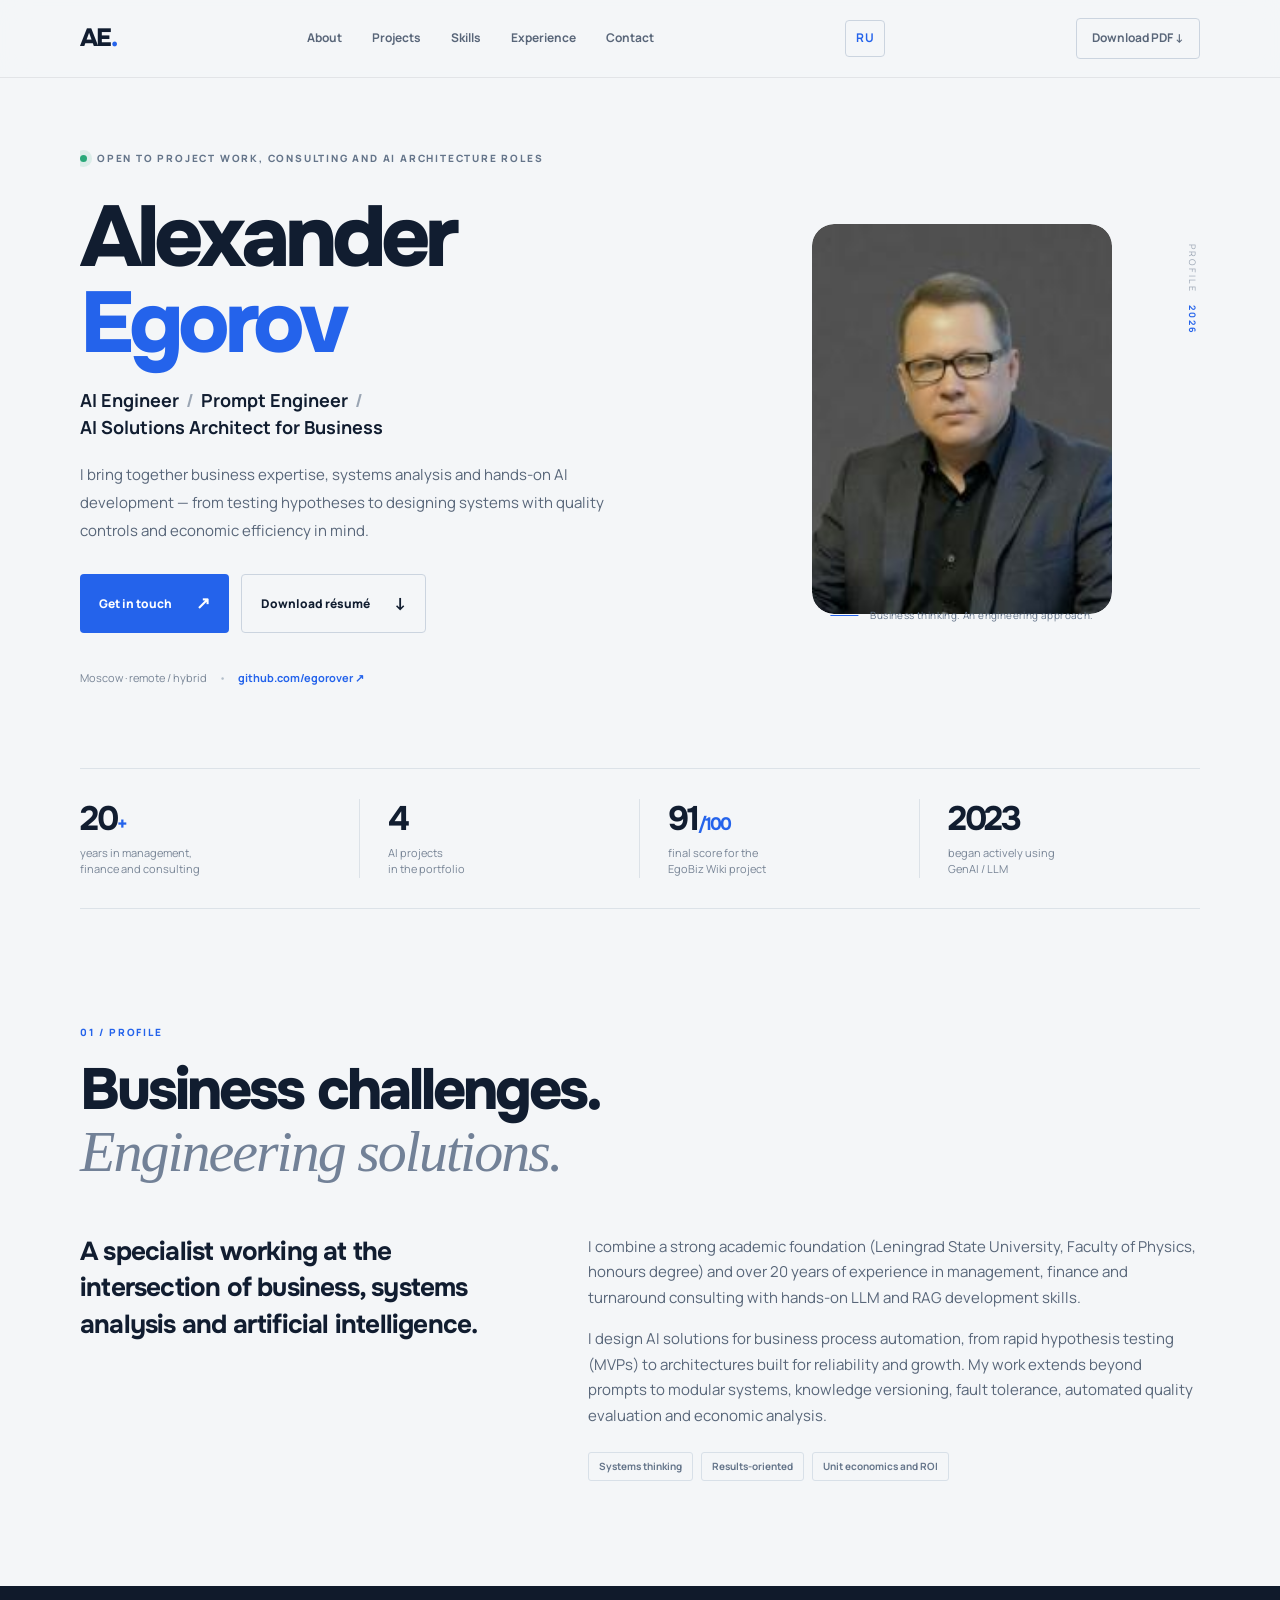
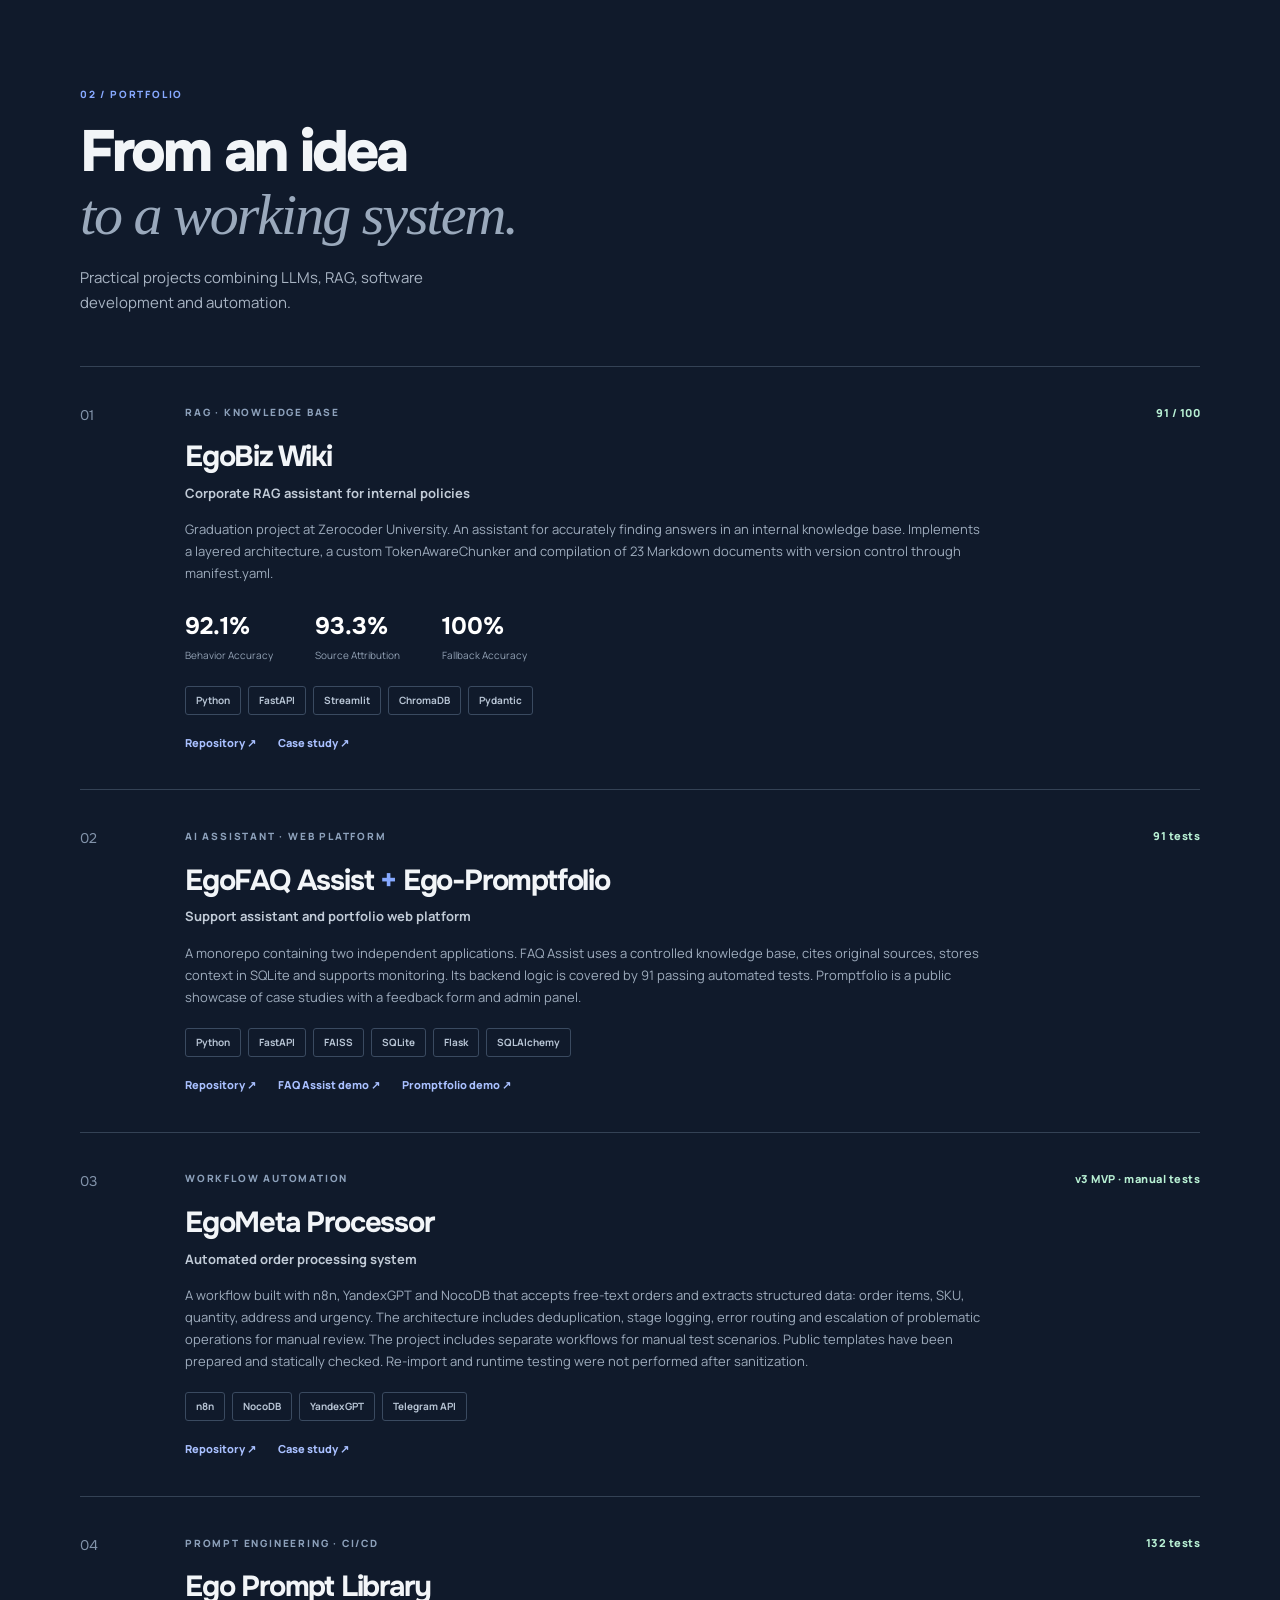
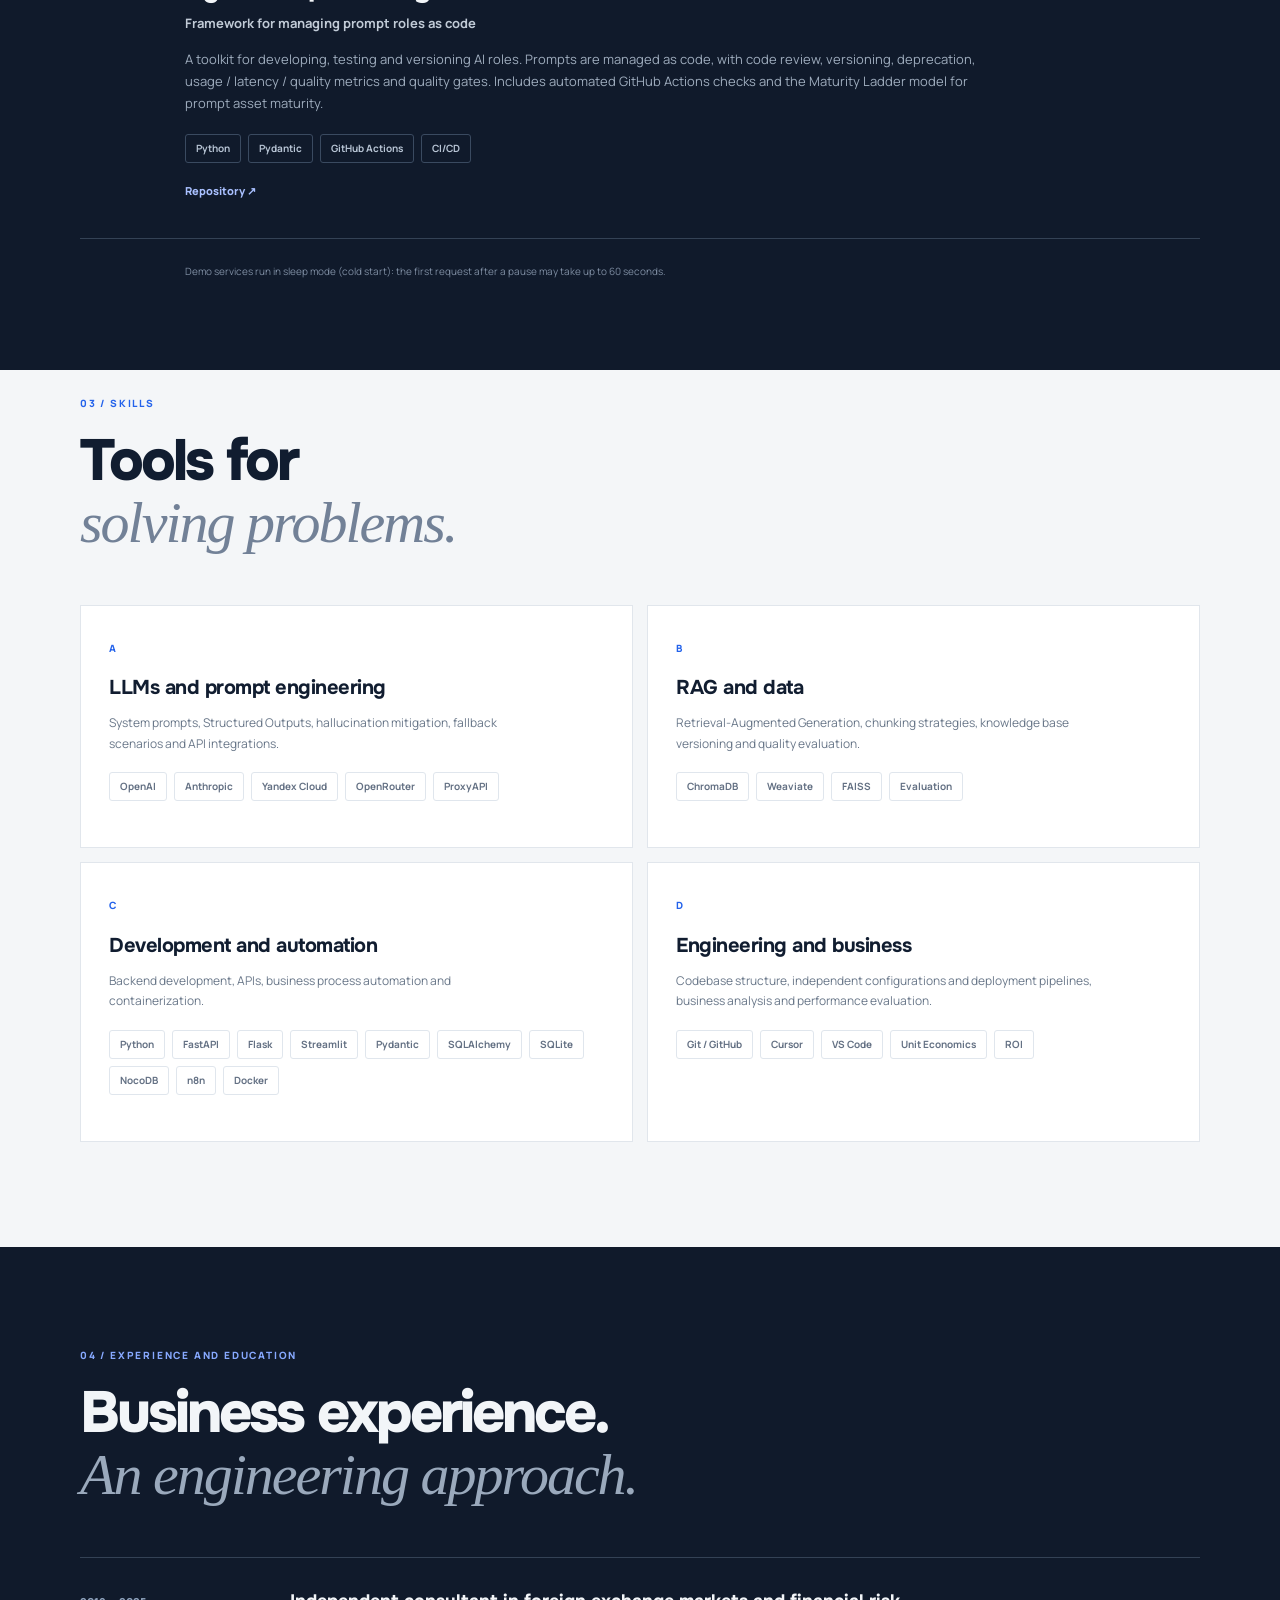
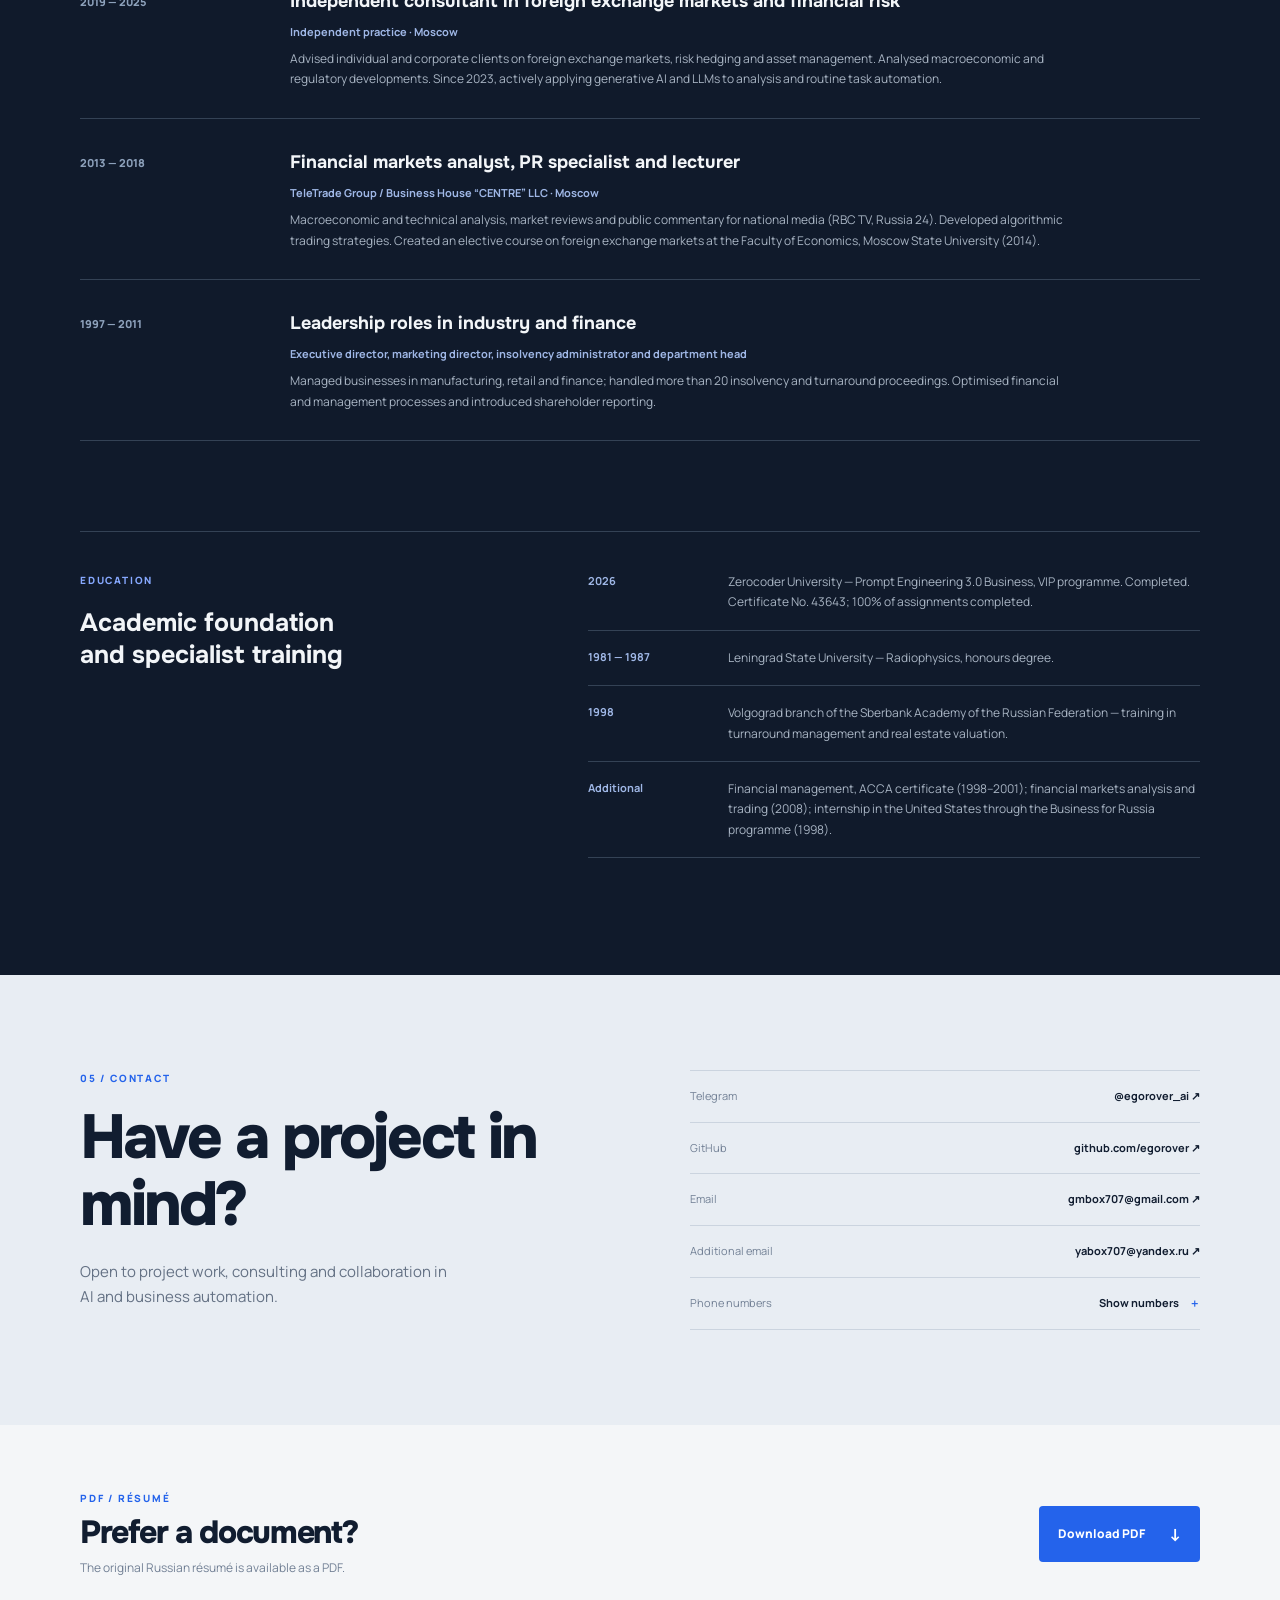
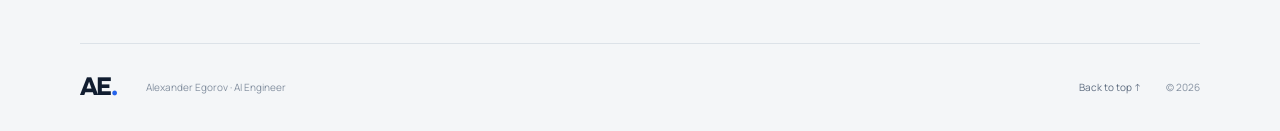
==== en/index.html @ 2043be86 "Add English portfolio page and responsive layout fixes" ====
<!doctype html>
<html lang="en">
<head>
  <meta charset="utf-8">
  <meta name="viewport" content="width=device-width, initial-scale=1">
  <meta name="theme-color" content="#101a2b">
  <meta name="description" content="Alexander Egorov — AI Engineer, Prompt Engineer and AI solutions architect for business. LLM, RAG, Python and business process automation.">
  <meta property="og:type" content="website">
  <meta property="og:title" content="Alexander Egorov — AI Engineer">
  <meta property="og:description" content="AI engineering at the intersection of business, systems analysis and AI technologies. Projects, experience, skills and contacts.">
  <meta property="og:image" content="https://egorover.github.io/assets/portrait.jpg">
  <link rel="canonical" href="https://egorover.github.io/en/">
  <link rel="alternate" hreflang="ru" href="https://egorover.github.io/">
  <link rel="alternate" hreflang="en" href="https://egorover.github.io/en/">
  <link rel="alternate" hreflang="x-default" href="https://egorover.github.io/">
  <title>Alexander Egorov — AI Engineer</title>
  <link rel="preconnect" href="https://fonts.googleapis.com">
  <link rel="preconnect" href="https://fonts.gstatic.com" crossorigin>
  <link href="https://fonts.googleapis.com/css2?family=Manrope:wght@400;500;600;700;800&family=Onest:wght@400;500;600;700;800&display=swap" rel="stylesheet">
  <link rel="stylesheet" href="../styles.css">
</head>
<body>
  <header class="topbar">
    <a class="brand" href="#top" aria-label="Home">AE<span>.</span></a>
    <nav aria-label="Main navigation">
      <a href="#about">About</a><a href="#projects">Projects</a><a href="#skills">Skills</a><a href="#experience">Experience</a><a href="#contacts">Contact</a>
    </nav>
    <a class="language-switch" href="/" lang="ru" aria-label="Русская версия">RU</a>
    <a class="nav-cta" href="../resume.pdf" download>Download PDF <span aria-hidden="true">↓</span></a>
  </header>

  <main id="top">
    <section class="hero section-wrap">
      <div class="hero-copy">
        <div class="eyebrow"><span class="status-dot"></span> Open to project work, consulting and AI architecture roles</div>
        <h1>Alexander<br><span>Egorov</span></h1>
        <p class="hero-role">AI Engineer <i>/</i> Prompt Engineer <i>/</i><br class="desktop-break"> AI Solutions Architect for Business</p>
        <p class="hero-intro">I bring together business expertise, systems analysis and hands-on AI development — from testing hypotheses to designing systems with quality controls and economic efficiency in mind.</p>
        <div class="hero-actions">
          <a class="button button-primary" href="#contacts">Get in touch <span>↗</span></a>
          <a class="button button-ghost" href="../resume.pdf" download>Download résumé <span>↓</span></a>
        </div>
        <div class="hero-meta"><span>Moscow · remote / hybrid</span><span class="meta-sep">•</span><a href="https://github.com/egorover" target="_blank" rel="noopener noreferrer">github.com/egorover ↗</a></div>
      </div>
      <div class="hero-visual">
        <div class="portrait-frame"><img src="../assets/portrait.jpg" alt="Portrait of Alexander Egorov"></div>
        <div class="portrait-caption"><span class="caption-line"></span><span>Business thinking. An engineering approach.</span></div>
        <div class="visual-index">PROFILE <b>2026</b></div>
      </div>
      <div class="hero-orbit orbit-one"></div><div class="hero-orbit orbit-two"></div>
    </section>

    <section class="metrics section-wrap" aria-label="Key facts">
      <div><strong>20<span>+</span></strong><small>years in management,<br>finance and consulting</small></div>
      <div><strong>4</strong><small>AI projects<br>in the portfolio</small></div>
      <div><strong>91<span>/100</span></strong><small>final score for the<br>EgoBiz Wiki project</small></div>
      <div><strong>2023</strong><small>began actively using<br>GenAI / LLM</small></div>
    </section>

    <section class="content-section section-wrap" id="about">
      <div class="section-heading"><span class="section-kicker">01 / PROFILE</span><h2>Business challenges.<br><em>Engineering solutions.</em></h2></div>
      <div class="about-grid">
        <p class="about-lead">A specialist working at the intersection of business, systems analysis and artificial intelligence.</p>
        <div class="about-text">
          <p>I combine a strong academic foundation (Leningrad State University, Faculty of Physics, honours degree) and over 20 years of experience in management, finance and turnaround consulting with hands-on LLM and RAG development skills.</p>
          <p>I design AI solutions for business process automation, from rapid hypothesis testing (MVPs) to architectures built for reliability and growth. My work extends beyond prompts to modular systems, knowledge versioning, fault tolerance, automated quality evaluation and economic analysis.</p>
          <div class="about-tags"><span>Systems thinking</span><span>Results-oriented</span><span>Unit economics and ROI</span></div>
        </div>
      </div>
    </section>

    <section class="content-section projects-section" id="projects">
      <div class="section-wrap">
        <div class="section-heading"><span class="section-kicker">02 / PORTFOLIO</span><h2>From an idea<br><em>to a working system.</em></h2><p class="heading-note">Practical projects combining LLMs, RAG, software development and automation.</p></div>
        <div class="project-list">
          <article class="project-card">
            <div class="project-number">01</div><div class="project-main">
              <div class="project-topline"><span class="project-type">RAG · KNOWLEDGE BASE</span><span class="project-score">91 / 100</span></div>
              <h3>EgoBiz Wiki</h3><p class="project-subtitle">Corporate RAG assistant for internal policies</p>
              <p>Graduation project at Zerocoder University. An assistant for accurately finding answers in an internal knowledge base. Implements a layered architecture, a custom TokenAwareChunker and compilation of 23 Markdown documents with version control through manifest.yaml.</p>
              <div class="project-results"><div><b>92.1%</b><small>Behavior Accuracy</small></div><div><b>93.3%</b><small>Source Attribution</small></div><div><b>100%</b><small>Fallback Accuracy</small></div></div>
              <div class="chips"><span>Python</span><span>FastAPI</span><span>Streamlit</span><span>ChromaDB</span><span>Pydantic</span></div>
              <div class="project-links"><a href="https://github.com/egorover/ego-biz-wiki" target="_blank" rel="noopener noreferrer">Repository ↗</a><a href="https://ego-promptfolio.onrender.com/cases/ego-biz-wiki" target="_blank" rel="noopener noreferrer">Case study ↗</a></div>
            </div>
          </article>

          <article class="project-card">
            <div class="project-number">02</div><div class="project-main">
              <div class="project-topline"><span class="project-type">AI ASSISTANT · WEB PLATFORM</span><span class="project-score">91 tests</span></div>
              <h3>EgoFAQ Assist <span class="plus">+</span> Ego-Promptfolio</h3><p class="project-subtitle">Support assistant and portfolio web platform</p>
              <p>A monorepo containing two independent applications. FAQ Assist uses a controlled knowledge base, cites original sources, stores context in SQLite and supports monitoring. Its backend logic is covered by 91 passing automated tests. Promptfolio is a public showcase of case studies with a feedback form and admin panel.</p>
              <div class="chips"><span>Python</span><span>FastAPI</span><span>FAISS</span><span>SQLite</span><span>Flask</span><span>SQLAlchemy</span></div>
              <div class="project-links"><a href="https://github.com/egorover/ego-faq-assist" target="_blank" rel="noopener noreferrer">Repository ↗</a><a href="https://ego-faq-assist.onrender.com" target="_blank" rel="noopener noreferrer">FAQ Assist demo ↗</a><a href="https://ego-promptfolio.onrender.com" target="_blank" rel="noopener noreferrer">Promptfolio demo ↗</a></div>
            </div>
          </article>

          <article class="project-card">
            <div class="project-number">03</div><div class="project-main">
              <div class="project-topline"><span class="project-type">WORKFLOW AUTOMATION</span><span class="project-score">v3 MVP · manual tests</span></div>
              <h3>EgoMeta Processor</h3><p class="project-subtitle">Automated order processing system</p>
              <p>A workflow built with n8n, YandexGPT and NocoDB that accepts free-text orders and extracts structured data: order items, SKU, quantity, address and urgency. The architecture includes deduplication, stage logging, error routing and escalation of problematic operations for manual review. The project includes separate workflows for manual test scenarios. Public templates have been prepared and statically checked. Re-import and runtime testing were not performed after sanitization.</p>
              <div class="chips"><span>n8n</span><span>NocoDB</span><span>YandexGPT</span><span>Telegram API</span></div>
              <div class="project-links"><a href="https://github.com/egorover/ego-meta-processor" target="_blank" rel="noopener noreferrer">Repository ↗</a><a href="https://ego-promptfolio.onrender.com/cases/ego-meta-processor" target="_blank" rel="noopener noreferrer">Case study ↗</a></div>
            </div>
          </article>

          <article class="project-card">
            <div class="project-number">04</div><div class="project-main">
              <div class="project-topline"><span class="project-type">PROMPT ENGINEERING · CI/CD</span><span class="project-score">132 tests</span></div>
              <h3>Ego Prompt Library</h3><p class="project-subtitle">Framework for managing prompt roles as code</p>
              <p>A toolkit for developing, testing and versioning AI roles. Prompts are managed as code, with code review, versioning, deprecation, usage / latency / quality metrics and quality gates. Includes automated GitHub Actions checks and the Maturity Ladder model for prompt asset maturity.</p>
              <div class="chips"><span>Python</span><span>Pydantic</span><span>GitHub Actions</span><span>CI/CD</span></div>
              <div class="project-links"><a href="https://github.com/egorover/ego-prompt-library" target="_blank" rel="noopener noreferrer">Repository ↗</a></div>
            </div>
          </article>
        </div>
        <p class="project-footnote">Demo services run in sleep mode (cold start): the first request after a pause may take up to 60 seconds.</p>
      </div>
    </section>

    <section class="content-section section-wrap" id="skills">
      <div class="section-heading"><span class="section-kicker">03 / SKILLS</span><h2>Tools for<br><em>solving problems.</em></h2></div>
      <div class="skills-grid">
        <div class="skill-card"><span class="skill-index">A</span><h3>LLMs and prompt engineering</h3><p>System prompts, Structured Outputs, hallucination mitigation, fallback scenarios and API integrations.</p><div class="chips"><span>OpenAI</span><span>Anthropic</span><span>Yandex Cloud</span><span>OpenRouter</span><span>ProxyAPI</span></div></div>
        <div class="skill-card"><span class="skill-index">B</span><h3>RAG and data</h3><p>Retrieval-Augmented Generation, chunking strategies, knowledge base versioning and quality evaluation.</p><div class="chips"><span>ChromaDB</span><span>Weaviate</span><span>FAISS</span><span>Evaluation</span></div></div>
        <div class="skill-card"><span class="skill-index">C</span><h3>Development and automation</h3><p>Backend development, APIs, business process automation and containerization.</p><div class="chips"><span>Python</span><span>FastAPI</span><span>Flask</span><span>Streamlit</span><span>Pydantic</span><span>SQLAlchemy</span><span>SQLite</span><span>NocoDB</span><span>n8n</span><span>Docker</span></div></div>
        <div class="skill-card"><span class="skill-index">D</span><h3>Engineering and business</h3><p>Codebase structure, independent configurations and deployment pipelines, business analysis and performance evaluation.</p><div class="chips"><span>Git / GitHub</span><span>Cursor</span><span>VS Code</span><span>Unit Economics</span><span>ROI</span></div></div>
      </div>
    </section>

    <section class="content-section experience-section" id="experience">
      <div class="section-wrap">
        <div class="section-heading"><span class="section-kicker">04 / EXPERIENCE AND EDUCATION</span><h2>Business experience.<br><em>An engineering approach.</em></h2></div>
        <div class="timeline">
          <article class="timeline-item"><div class="timeline-date">2019 — 2025</div><div><h3>Independent consultant in foreign exchange markets and financial risk</h3><p class="timeline-org">Independent practice · Moscow</p><p>Advised individual and corporate clients on foreign exchange markets, risk hedging and asset management. Analysed macroeconomic and regulatory developments. Since 2023, actively applying generative AI and LLMs to analysis and routine task automation.</p></div></article>
          <article class="timeline-item"><div class="timeline-date">2013 — 2018</div><div><h3>Financial markets analyst, PR specialist and lecturer</h3><p class="timeline-org">TeleTrade Group / Business House “CENTRE” LLC · Moscow</p><p>Macroeconomic and technical analysis, market reviews and public commentary for national media (RBC TV, Russia 24). Developed algorithmic trading strategies. Created an elective course on foreign exchange markets at the Faculty of Economics, Moscow State University (2014).</p></div></article>
          <article class="timeline-item"><div class="timeline-date">1997 — 2011</div><div><h3>Leadership roles in industry and finance</h3><p class="timeline-org">Executive director, marketing director, insolvency administrator and department head</p><p>Managed businesses in manufacturing, retail and finance; handled more than 20 insolvency and turnaround proceedings. Optimised financial and management processes and introduced shareholder reporting.</p></div></article>
        </div>
        <div class="education">
          <div><span class="section-kicker">EDUCATION</span><h3>Academic foundation<br>and specialist training</h3></div>
          <div class="education-list">
            <div><b>2026</b><p>Zerocoder University — Prompt Engineering 3.0 Business, VIP programme. Completed. Certificate No. 43643; 100% of assignments completed.</p></div>
            <div><b>1981 — 1987</b><p>Leningrad State University — Radiophysics, honours degree.</p></div>
            <div><b>1998</b><p>Volgograd branch of the Sberbank Academy of the Russian Federation — training in turnaround management and real estate valuation.</p></div>
            <div><b>Additional</b><p>Financial management, ACCA certificate (1998–2001); financial markets analysis and trading (2008); internship in the United States through the Business for Russia programme (1998).</p></div>
          </div>
        </div>
      </div>
    </section>

    <section class="contact-section" id="contacts">
      <div class="section-wrap contact-inner">
        <div><span class="section-kicker">05 / CONTACT</span><h2>Have a project in mind?</h2><p>Open to project work, consulting and collaboration in AI and business automation.</p></div>
        <div class="contact-links">
          <a href="https://t.me/egorover_ai" target="_blank" rel="noopener noreferrer"><span>Telegram</span><b>@egorover_ai ↗</b></a>
          <a href="https://github.com/egorover" target="_blank" rel="noopener noreferrer"><span>GitHub</span><b>github.com/egorover ↗</b></a>
          <a href="mailto:gmbox707@gmail.com"><span>Email</span><b>gmbox707@gmail.com ↗</b></a>
          <a href="mailto:yabox707@yandex.ru"><span>Additional email</span><b>yabox707@yandex.ru ↗</b></a>
          <details class="phone-details"><summary><span>Phone numbers</span><b>Show numbers <i>＋</i></b></summary><div class="phone-numbers"><a href="tel:+79259890223">+7 (925) 989-0223</a><a href="tel:+79269890223">+7 (926) 989-0223</a></div></details>
        </div>
      </div>
    </section>

    <section class="download-band section-wrap">
      <div><span class="section-kicker">PDF / RÉSUMÉ</span><h2>Prefer a document?</h2><p>The original Russian résumé is available as a PDF.</p></div>
      <a class="button button-primary" href="../resume.pdf" download>Download PDF <span>↓</span></a>
    </section>
  </main>

  <footer class="footer section-wrap"><a class="brand" href="#top">AE<span>.</span></a><span>Alexander Egorov · AI Engineer</span><a href="#top">Back to top ↑</a><small>© 2026</small></footer>
</body>
</html>
---- styles.css ----
@import url('https://fonts.googleapis.com/css2?family=Manrope:wght@400;500;600;700;800&family=Onest:wght@400;500;600;700;800&display=swap');
:root{--bg:#f4f6f8;--ink:#111d30;--muted:#647184;--line:#dce2e8;--blue:#2463eb;--navy:#101a2b;--white:#fff;--mint:#b8f0d4;--serif:Georgia,serif}
*{box-sizing:border-box}html{scroll-behavior:smooth;scroll-padding-top:90px}body{margin:0;background:var(--bg);color:var(--ink);font-family:Manrope,Arial,sans-serif;font-size:15px;line-height:1.7}a{color:inherit;text-decoration:none}.section-wrap{width:min(1120px,calc(100% - 64px));margin-inline:auto}
.topbar{height:78px;padding:0 max(32px,calc((100vw - 1120px)/2));display:flex;align-items:center;justify-content:space-between;background:rgba(244,246,248,.92);backdrop-filter:blur(14px);position:sticky;top:0;z-index:10;border-bottom:1px solid rgba(17,29,48,.08)}.brand{font-family:Onest,sans-serif;font-weight:800;font-size:25px;letter-spacing:-2px}.brand span{color:var(--blue)}nav{display:flex;gap:30px}.topbar nav a,.nav-cta,.language-switch{font-size:12px;font-weight:700;color:#596679}.topbar nav a:hover,.nav-cta:hover,.language-switch:hover{color:var(--blue)}.language-switch{border:1px solid #cbd4df;border-radius:4px;padding:7px 10px;color:var(--blue);letter-spacing:.5px}.nav-cta{border:1px solid #cbd4df;padding:9px 15px;border-radius:4px}
.hero{min-height:625px;display:grid;grid-template-columns:1.15fr .85fr;align-items:center;position:relative;overflow:hidden;padding-block:72px 80px}.hero-copy{position:relative;z-index:2}.eyebrow,.section-kicker,.project-type{font-size:10px;letter-spacing:1.8px;font-weight:800;color:#65758a}.eyebrow{display:flex;align-items:center;gap:10px;text-transform:uppercase}.status-dot{width:7px;height:7px;background:#28a879;border-radius:50%;box-shadow:0 0 0 5px rgba(40,168,121,.12)}h1{font-family:Onest,sans-serif;font-size:clamp(54px,6.8vw,86px);line-height:1;letter-spacing:-5px;margin:28px 0 20px;font-weight:800}h1 span{color:var(--blue)}.hero-role{font-size:18px;font-weight:700;line-height:1.5;margin:0 0 20px}.hero-role i{font-style:normal;color:#9aa5b3;padding-inline:3px}.hero-intro{max-width:570px;color:#586679;font-size:15px;line-height:1.85}.hero-actions{display:flex;gap:12px;margin-top:30px}.button{display:inline-flex;align-items:center;justify-content:center;gap:24px;padding:14px 19px;font-size:12px;font-weight:800;border-radius:4px;transition:.2s}.button span{font-size:17px}.button-primary{background:var(--blue);color:#fff}.button-primary:hover{background:#174ecb;transform:translateY(-2px)}.button-ghost{border:1px solid #cbd4df}.button-ghost:hover{border-color:var(--blue);color:var(--blue)}.hero-meta{display:flex;gap:12px;align-items:center;margin-top:36px;color:#788596;font-size:11px}.hero-meta a{color:var(--blue);font-weight:700}.meta-sep{color:#b2bdc9}
.hero-visual{position:relative;display:flex;justify-content:center;align-items:center;min-height:440px}.portrait-frame{width:min(300px,75%);height:390px;background:transparent;padding:0;position:relative;z-index:1;transform:none;box-shadow:none;border-radius:22px;overflow:hidden}.portrait-frame:before{content:none}.portrait-frame img{display:block;width:100%;height:100%;object-fit:cover;object-position:center 35%;filter:saturate(.92);border-radius:22px}.portrait-caption{position:absolute;bottom:15px;left:50%;transform:translateX(-50%);display:flex;align-items:center;justify-content:center;gap:12px;white-space:nowrap;color:#65758a;font-size:10px;letter-spacing:.4px;z-index:2}.caption-line{width:28px;height:1px;background:var(--blue)}.visual-index{position:absolute;right:0;top:45px;writing-mode:vertical-rl;font-size:9px;letter-spacing:2px;color:#9aa5b3}.visual-index b{color:var(--blue);margin-top:8px}.hero-orbit{display:none}.orbit-one{width:570px;height:570px;right:-210px;top:25px}.orbit-two{width:450px;height:450px;right:-150px;top:85px}
.metrics{display:grid;grid-template-columns:repeat(4,1fr);border-top:1px solid var(--line);border-bottom:1px solid var(--line);padding:30px 0;margin-bottom:90px}.metrics>div{padding:0 28px;border-right:1px solid var(--line);display:flex;flex-direction:column;gap:5px}.metrics>div:first-child{padding-left:0}.metrics>div:last-child{border:0}.metrics strong{font-family:Onest,sans-serif;font-size:34px;line-height:1.2;letter-spacing:-2px}.metrics strong span{font-size:18px;color:var(--blue)}.metrics small{font-size:11px;color:#788596;line-height:1.5}
.content-section{padding:25px 0 105px}.section-heading{margin-bottom:50px}.section-kicker{display:block;color:var(--blue);margin-bottom:18px}.section-heading h2,.contact-inner h2,.download-band h2{font-family:Onest,sans-serif;font-size:clamp(36px,5vw,58px);line-height:1.08;letter-spacing:-3px;margin:0;font-weight:800}.section-heading h2 em{font-family:var(--serif);font-weight:400;color:#728197;letter-spacing:-2px}.about-grid{display:grid;grid-template-columns:.8fr 1.2fr;gap:100px}.about-lead{font-family:Onest,sans-serif;font-size:26px;line-height:1.4;letter-spacing:-.8px;margin:0;font-weight:700}.about-text{color:#586679}.about-text p{margin:0 0 16px}.about-tags{display:flex;flex-wrap:wrap;gap:8px;margin-top:24px}.about-tags span,.chips span{border:1px solid #d8e0e8;padding:5px 10px;border-radius:3px;font-size:10px;font-weight:700;color:#65758a}
.projects-section,.experience-section{background:var(--navy);color:#f2f5f8}.projects-section{padding:100px 0 90px}.projects-section .section-kicker,.experience-section .section-kicker{color:#87a9ff}.projects-section .section-heading h2 em,.experience-section .section-heading h2 em{color:#9aa9bc}.heading-note{color:#a8b4c3;max-width:420px;margin-top:18px}.project-list{border-top:1px solid #344255}.project-card{display:grid;grid-template-columns:75px 1fr;gap:30px;padding:37px 0;border-bottom:1px solid #344255}.project-number{font-family:Onest,sans-serif;font-size:14px;color:#8293aa}.project-topline{display:flex;justify-content:space-between;align-items:center;gap:15px}.project-type{color:#8da1bb}.project-score{font-size:11px;color:var(--mint);font-weight:800;letter-spacing:.5px}.project-card h3{font-family:Onest,sans-serif;font-size:29px;letter-spacing:-1.2px;margin:10px 0 0}.plus{color:#86a9ff}.project-subtitle{color:#c1cbd7!important;font-weight:700;margin:0 0 14px!important}.project-main>p{color:#9eacbd;max-width:800px;font-size:13px;margin:0 0 20px}.project-results{display:flex;gap:42px;margin:22px 0}.project-results div{display:flex;flex-direction:column}.project-results b{font-family:Onest,sans-serif;font-size:24px;color:#fff}.project-results small{font-size:10px;color:#91a0b3}.chips{display:flex;flex-wrap:wrap;gap:7px;margin:18px 0}.chips span{border-color:#3a4a60;color:#b7c4d4}.project-links{display:flex;flex-wrap:wrap;gap:22px;margin-top:19px}.project-links a{font-size:11px;color:#a9c0ff;font-weight:800}.project-links a:hover{color:#fff}.project-footnote{font-size:10px;color:#7e8da2;margin:24px 0 0 105px}
.skills-grid{display:grid;grid-template-columns:repeat(2,1fr);gap:14px}.skill-card{background:#fff;border:1px solid #e1e6ec;padding:28px;min-height:220px;position:relative}.skill-index{font-size:10px;font-weight:800;color:var(--blue);letter-spacing:1px}.skill-card h3{font-family:Onest,sans-serif;font-size:20px;margin:12px 0 8px;letter-spacing:-.5px}.skill-card p{font-size:12px;color:#697789;max-width:430px;margin:0}.skill-card .chips span{border-color:#e0e6ed;color:#647184}
.experience-section{padding:100px 0}.timeline{border-top:1px solid #344255}.timeline-item{display:grid;grid-template-columns:170px 1fr;gap:40px;padding:28px 0;border-bottom:1px solid #344255}.timeline-date{font-size:11px;color:#8da1bb;font-weight:800;padding-top:7px}.timeline-item h3{font-family:Onest,sans-serif;font-size:18px;margin:0 0 3px}.timeline-org{color:#9fb7e6!important;font-size:11px!important;font-weight:700}.timeline-item p{font-size:12px;color:#a8b4c3;margin:7px 0 0;max-width:790px}.education{display:grid;grid-template-columns:.8fr 1.2fr;gap:100px;margin-top:90px;padding-top:40px;border-top:1px solid #344255}.education h3{font-family:Onest,sans-serif;font-size:25px;line-height:1.3;margin:0}.education-list>div{display:grid;grid-template-columns:120px 1fr;gap:20px;padding:0 0 17px;margin-bottom:17px;border-bottom:1px solid #344255}.education-list b{font-size:11px;color:#9fb7e6}.education-list p{font-size:12px;color:#a8b4c3;margin:0}
.contact-section{background:#e8edf3;padding:95px 0}.contact-inner{display:grid;grid-template-columns:1fr 1fr;gap:100px}.contact-inner h2{font-size:clamp(40px,5vw,62px)}.contact-inner>div:first-child>p{color:#647184;max-width:380px;margin-top:20px}.contact-links{border-top:1px solid #cbd4df}.contact-links>a,.phone-details summary{display:flex;justify-content:space-between;gap:20px;padding:16px 0;border-bottom:1px solid #cbd4df;font-size:11px}.contact-links>a span,.phone-details summary span{color:#728095}.contact-links>a b,.phone-details summary b{font-size:11px}.contact-links>a:hover b{color:var(--blue)}.phone-details summary{cursor:pointer;list-style:none}.phone-details summary::-webkit-details-marker{display:none}.phone-details summary i{font-style:normal;color:var(--blue);margin-left:8px}.phone-numbers{display:flex;gap:24px;padding:12px 0;border-bottom:1px solid #cbd4df}.phone-numbers a{font-size:12px;font-weight:700;color:var(--blue)}
.download-band{display:flex;align-items:center;justify-content:space-between;padding-block:65px}.download-band h2{font-size:32px;letter-spacing:-1.3px}.download-band p{font-size:12px;color:#728095;margin:8px 0 0}.download-band .section-kicker{margin-bottom:9px}
.footer{border-top:1px solid var(--line);display:flex;align-items:center;gap:25px;padding-block:22px;color:#8490a0;font-size:10px}.footer .brand{color:var(--ink);margin-right:5px}.footer>a:last-of-type{margin-left:auto;color:#5f6d80}.footer small{font-size:10px}
@media(max-width:800px){.hero-visual{padding-bottom:22px}.portrait-caption{bottom:-5px}.section-wrap{width:min(100% - 40px,620px)}.topbar{height:66px;padding-inline:20px}nav{gap:14px}nav a{font-size:10px}.nav-cta{font-size:10px;padding:7px 10px}.language-switch{font-size:10px;padding:6px 8px}.hero{grid-template-columns:1fr .7fr;min-height:560px;padding-block:55px}.portrait-frame{height:300px;width:85%}.hero-visual{min-height:360px}.hero-meta{flex-wrap:wrap}.about-grid,.education{gap:40px}.metrics>div{padding-inline:16px}.metrics strong{font-size:29px}.contact-inner{gap:40px}}
@media(max-width:600px){body{font-size:14px}.section-wrap{width:calc(100% - 36px)}.topbar{height:66px;padding-inline:18px;gap:10px}.topbar nav{display:none}.language-switch{margin-left:auto;flex:0 0 auto}.nav-cta{flex:0 1 auto;padding-inline:7px;font-size:9px;white-space:nowrap}.topbar{min-width:0}.brand{flex:0 0 auto}.hero{display:flex;flex-direction:column-reverse;align-items:stretch;padding-block:30px 55px;gap:28px;overflow:visible}.hero-visual{min-height:285px;justify-content:center;padding-left:0}.eyebrow{align-items:flex-start}.hero-copy,.hero-intro,.eyebrow{min-width:0;width:100%;max-width:100%;overflow-wrap:anywhere}.hero-intro{word-break:normal;min-width:0;width:100%;overflow-wrap:break-word}.eyebrow{letter-spacing:1px;white-space:normal}.hero-copy h1{font-size:clamp(38px,12vw,52px);letter-spacing:normal;overflow-wrap:anywhere;margin:20px 0}.hero-role{font-size:15px;overflow-wrap:anywhere}.portrait-frame{height:245px;width:205px}.portrait-caption{bottom:-5px;left:50%;transform:translateX(-50%)}.visual-index{right:12%;top:15px}.hero-orbit{right:-360px;top:-50px}.hero-intro{font-size:13px;max-width:100%}.hero-actions{flex-wrap:wrap;min-width:0}.button{padding:12px 14px;gap:15px}.hero-meta{font-size:10px;margin-top:25px}.metrics{grid-template-columns:repeat(2,1fr);row-gap:24px;margin-bottom:65px;padding:24px 0}.metrics>div{padding-inline:14px;border-right:0}.metrics>div:nth-child(odd){padding-left:0;border-right:1px solid var(--line)}.metrics>div:nth-child(even){padding-left:20px}.metrics strong{font-size:30px}.content-section{padding-bottom:70px}.section-heading{margin-bottom:35px}.section-heading h2{font-size:42px;letter-spacing:-2px}.about-grid,.contact-inner,.education{grid-template-columns:1fr;gap:25px}.about-lead{font-size:22px}.projects-section,.experience-section{padding:70px 0}.project-card{grid-template-columns:32px 1fr;gap:12px;padding:28px 0}.project-card h3{font-size:24px}.project-results{gap:18px}.project-results b{font-size:20px}.project-results small{font-size:9px}.project-footnote{margin-left:44px}.skills-grid{grid-template-columns:1fr}.skill-card{min-height:0;padding:22px}.timeline-item{grid-template-columns:1fr;gap:8px;padding:22px 0}.timeline-date{padding:0}.education{margin-top:60px;padding-top:30px}.education-list>div{grid-template-columns:90px 1fr;gap:12px}.contact-section{padding:70px 0}.contact-inner h2{font-size:44px}.contact-links>a,.phone-details summary{font-size:10px}.contact-links>a b,.phone-details summary b{font-size:10px}.phone-numbers{flex-direction:column;gap:8px}.download-band{padding-block:45px;align-items:flex-start;gap:25px;flex-direction:column}.download-band h2{font-size:28px}.footer{flex-wrap:wrap;gap:14px}.footer span{flex:1}.footer>a:last-of-type{margin-left:0}}
@media(prefers-reduced-motion:reduce){html{scroll-behavior:auto}*,*:before,*:after{transition:none!important}}
/*
  Portrait layout correction for egorover.github.io
  Append this block to the END of the existing styles.css.
  Do not replace the existing stylesheet with this patch.
*/

/* Keep the portrait upright and make its frame the alignment reference. */
.hero-visual {
  position: relative;
  display: flex;
  align-items: center;
  justify-content: center;
}

.portrait-frame {
  position: relative;
  transform: none !important;
  rotate: none !important;
  border-radius: 22px;
  overflow: hidden;
  box-shadow: none;
  margin-inline: auto;
}

.portrait-frame img {
  display: block;
  width: 100%;
  height: 100%;
  object-fit: cover;
  object-position: center 35%;
  border-radius: 22px;
  transform: none !important;
  rotate: none !important;
}

/* Caption is centered on the same visual axis as the centered portrait. */
.portrait-caption {
  position: absolute;
  left: 50%;
  right: auto;
  transform: translateX(-50%);
  display: flex;
  justify-content: center;
  align-items: center;
  width: max-content;
  max-width: calc(100% - 12px);
  white-space: nowrap;
  text-align: center;
}

/* Mobile: remove the old left offset so portrait and caption share a center. */
@media (max-width: 600px) {
  .hero-visual {
    width: 100%;
    min-height: 285px;
    justify-content: center;
    align-items: center;
    padding-left: 0;
  }

  .portrait-frame {
    width: 205px;
    height: 245px;
    margin-inline: auto;
  }

  .portrait-caption {
    left: 50%;
    right: auto;
    bottom: 0;
    transform: translateX(-50%);
    width: min(205px, calc(100vw - 48px));
    white-space: normal;
  }
}

@media (max-width: 600px) {
  .topbar {
    justify-content: flex-start;
    gap: 10px;
  }

  .brand {
    flex: 0 0 auto;
  }

  .language-switch {
    flex: 0 0 auto;
    margin-left: auto;
  }

  .nav-cta {
    flex: 0 1 auto;
    padding-inline: 7px;
    font-size: 9px;
    white-space: nowrap;
  }

  .hero {
    overflow: visible;
  }

  .hero-copy,
  .hero-intro,
  .eyebrow,
  .hero-role {
    min-width: 0;
    max-width: 100%;
    overflow-wrap: anywhere;
  }

  .hero-copy h1 {
    font-size: clamp(36px, 11vw, 48px);
    letter-spacing: -1px;
  }

  .hero-intro {
    padding-right: 6px;
  }
}

@media (max-width: 340px) {
  html[lang="ru"] .content-section#skills .section-heading h2 {
    font-size: 36px;
  }
}
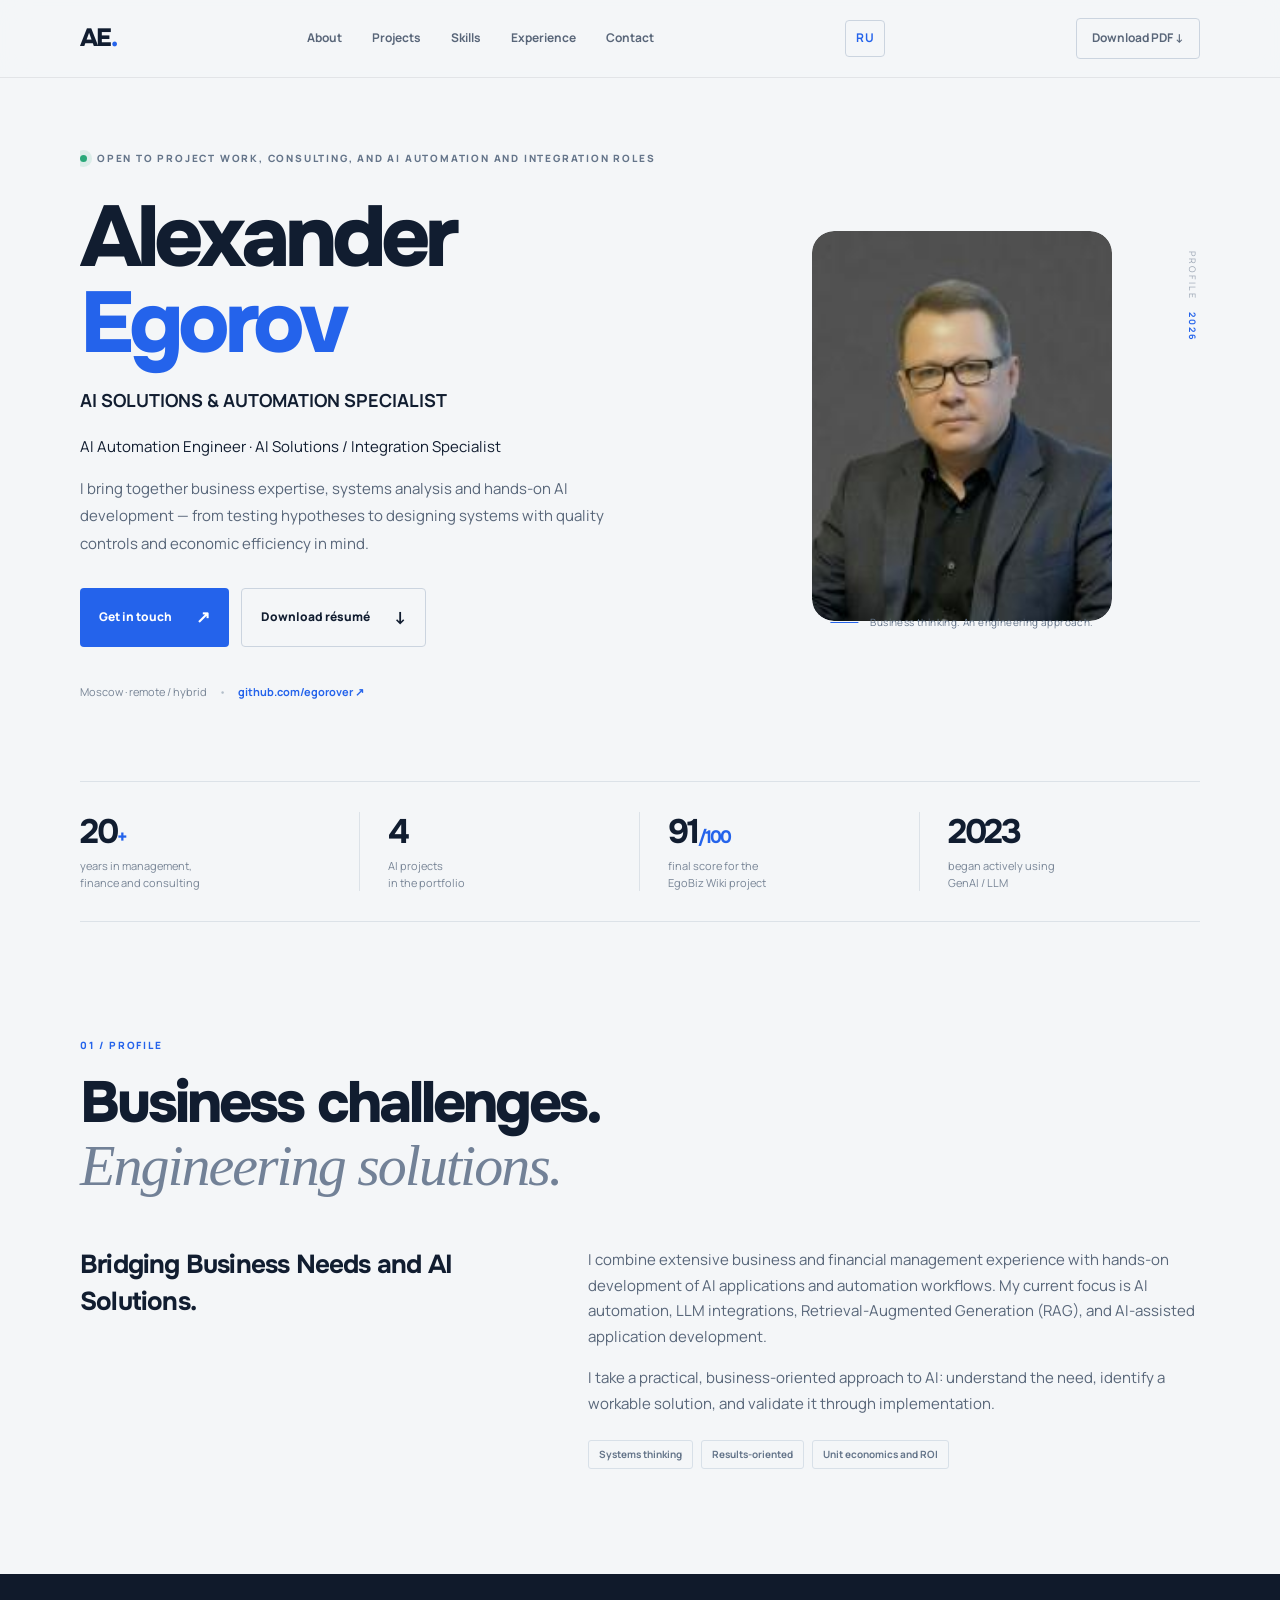
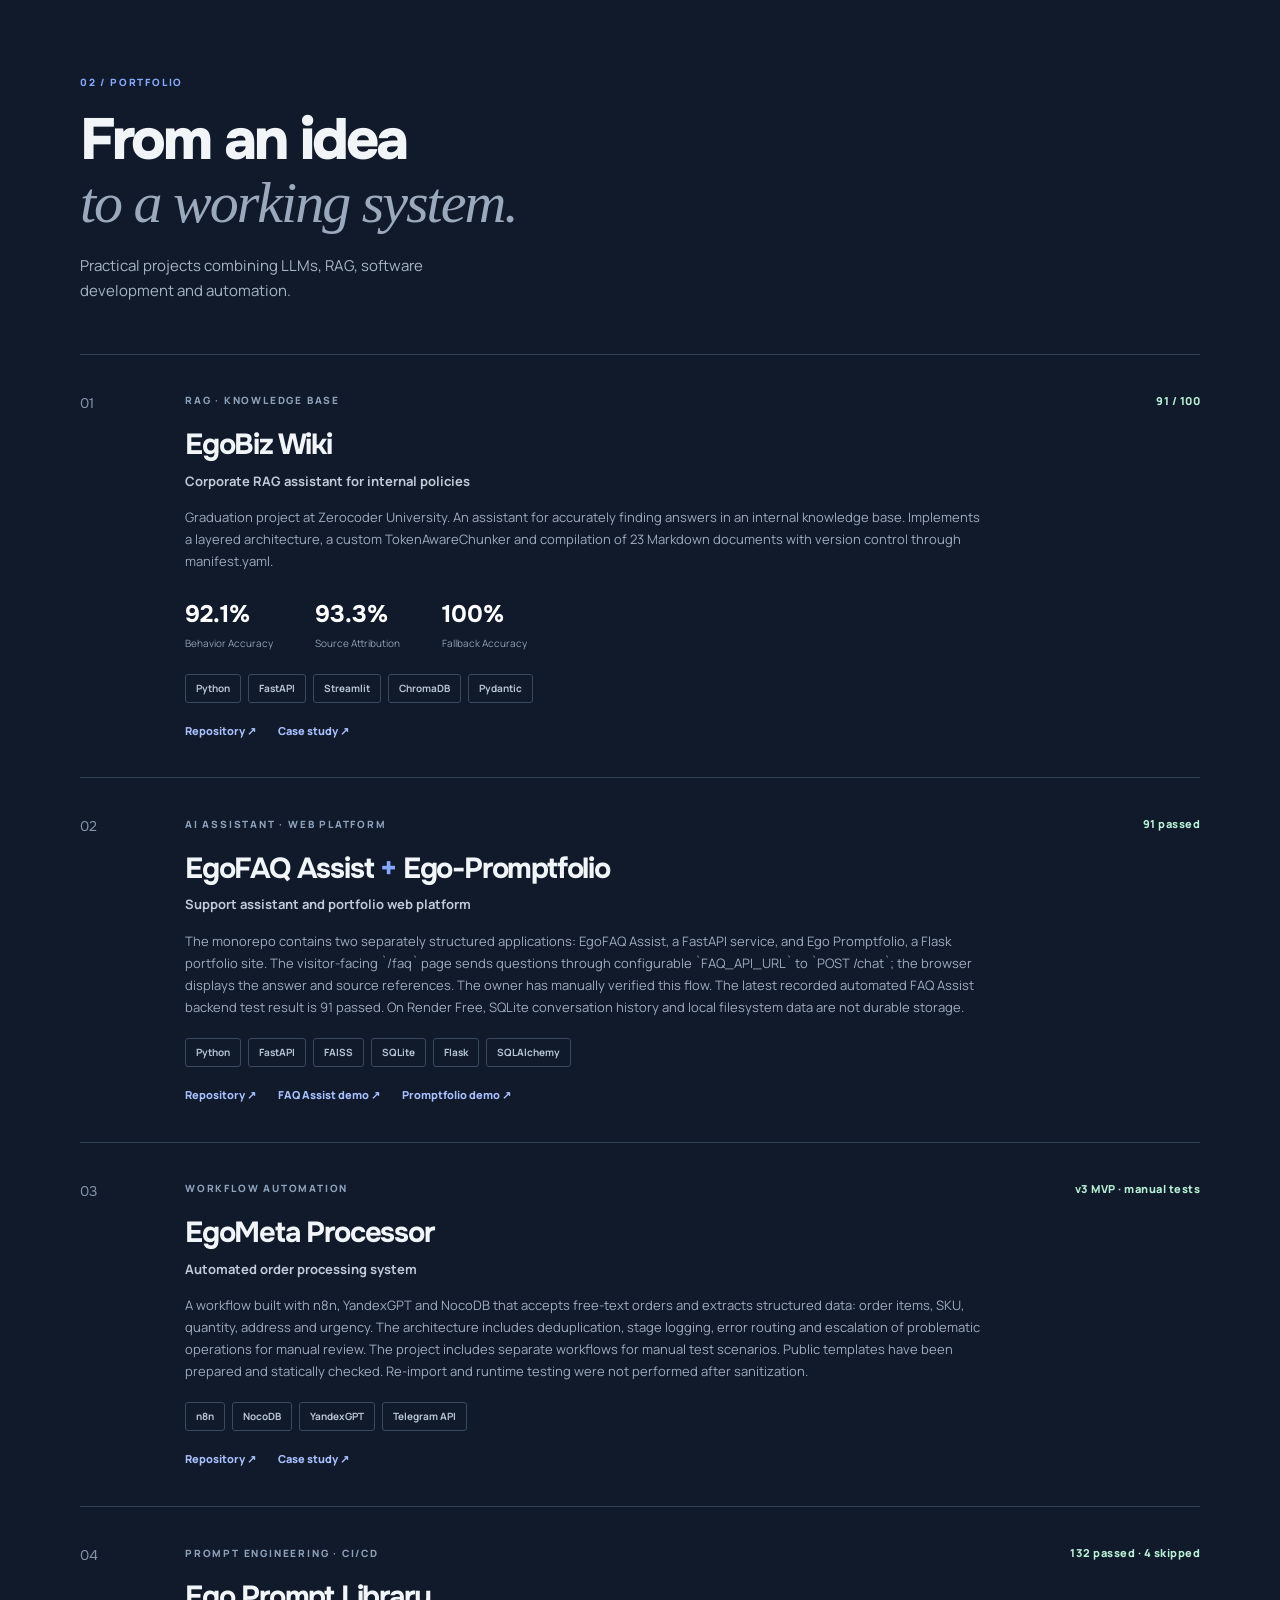
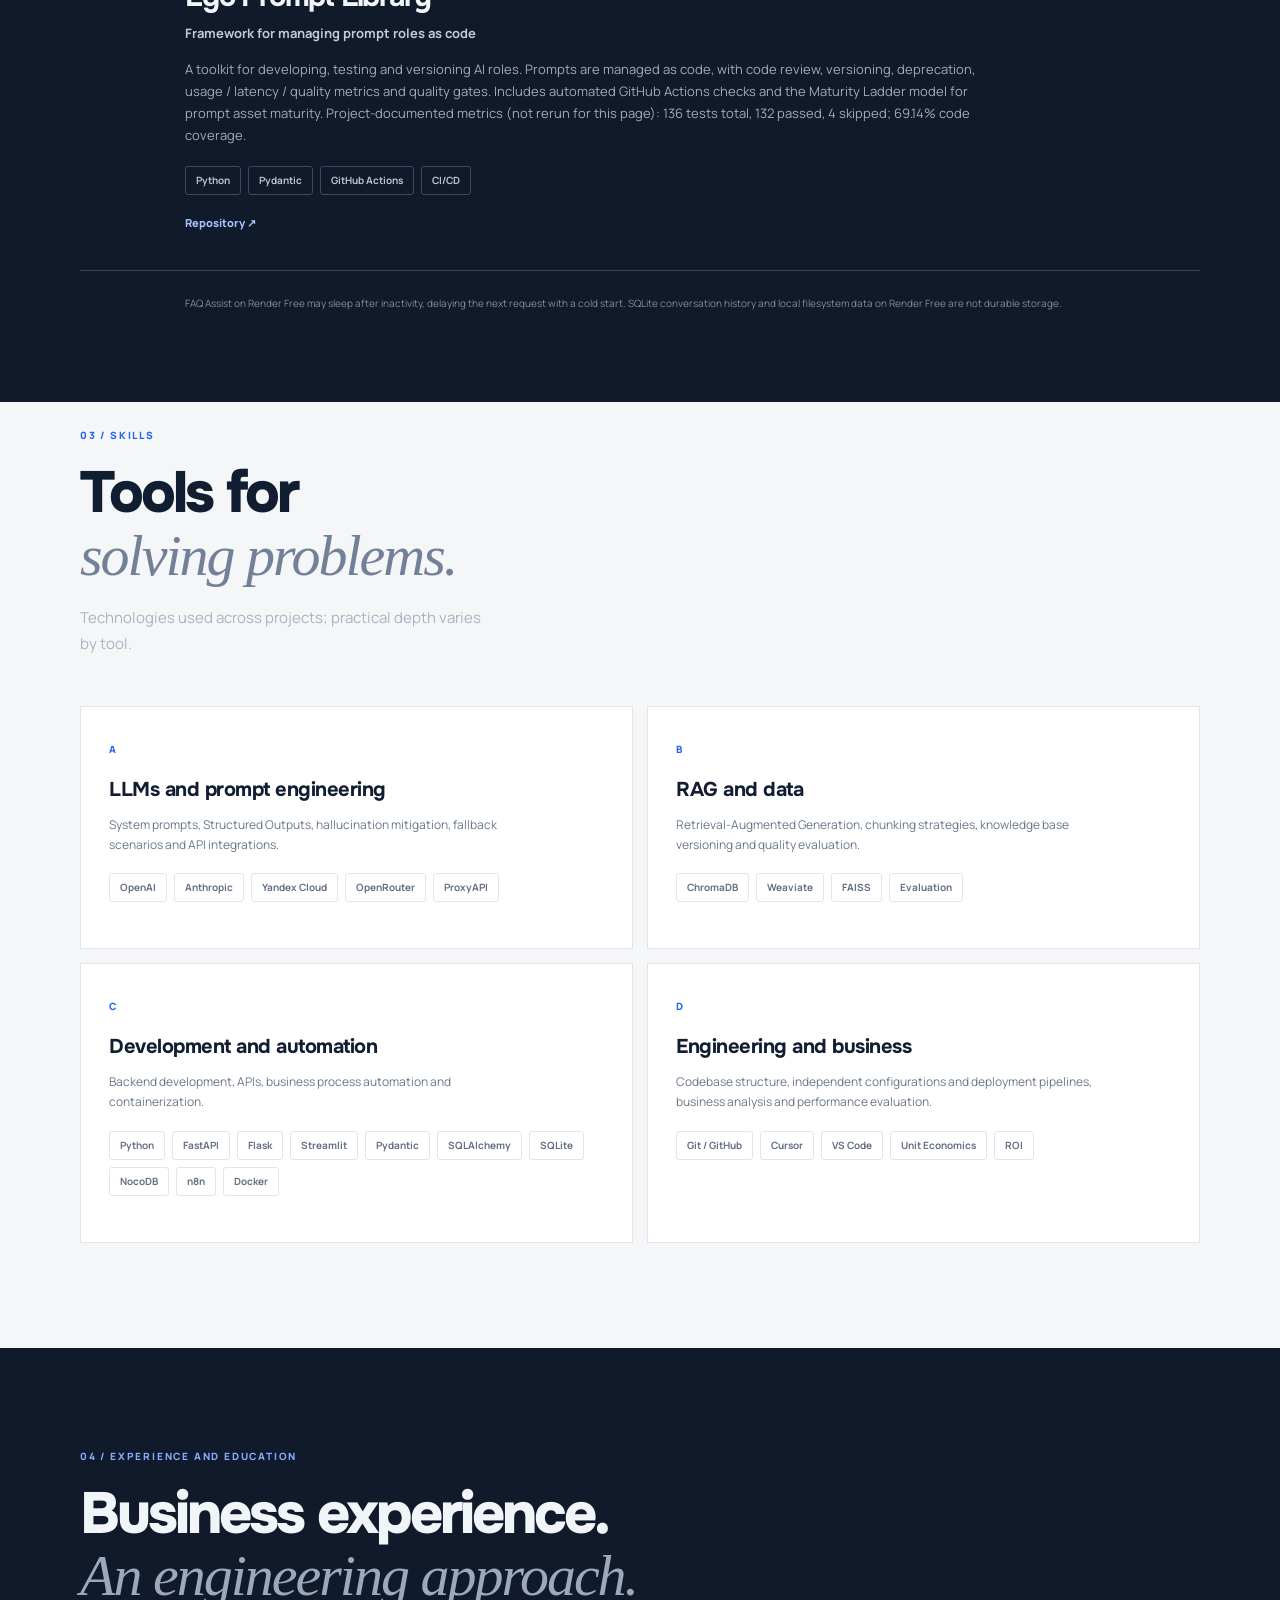
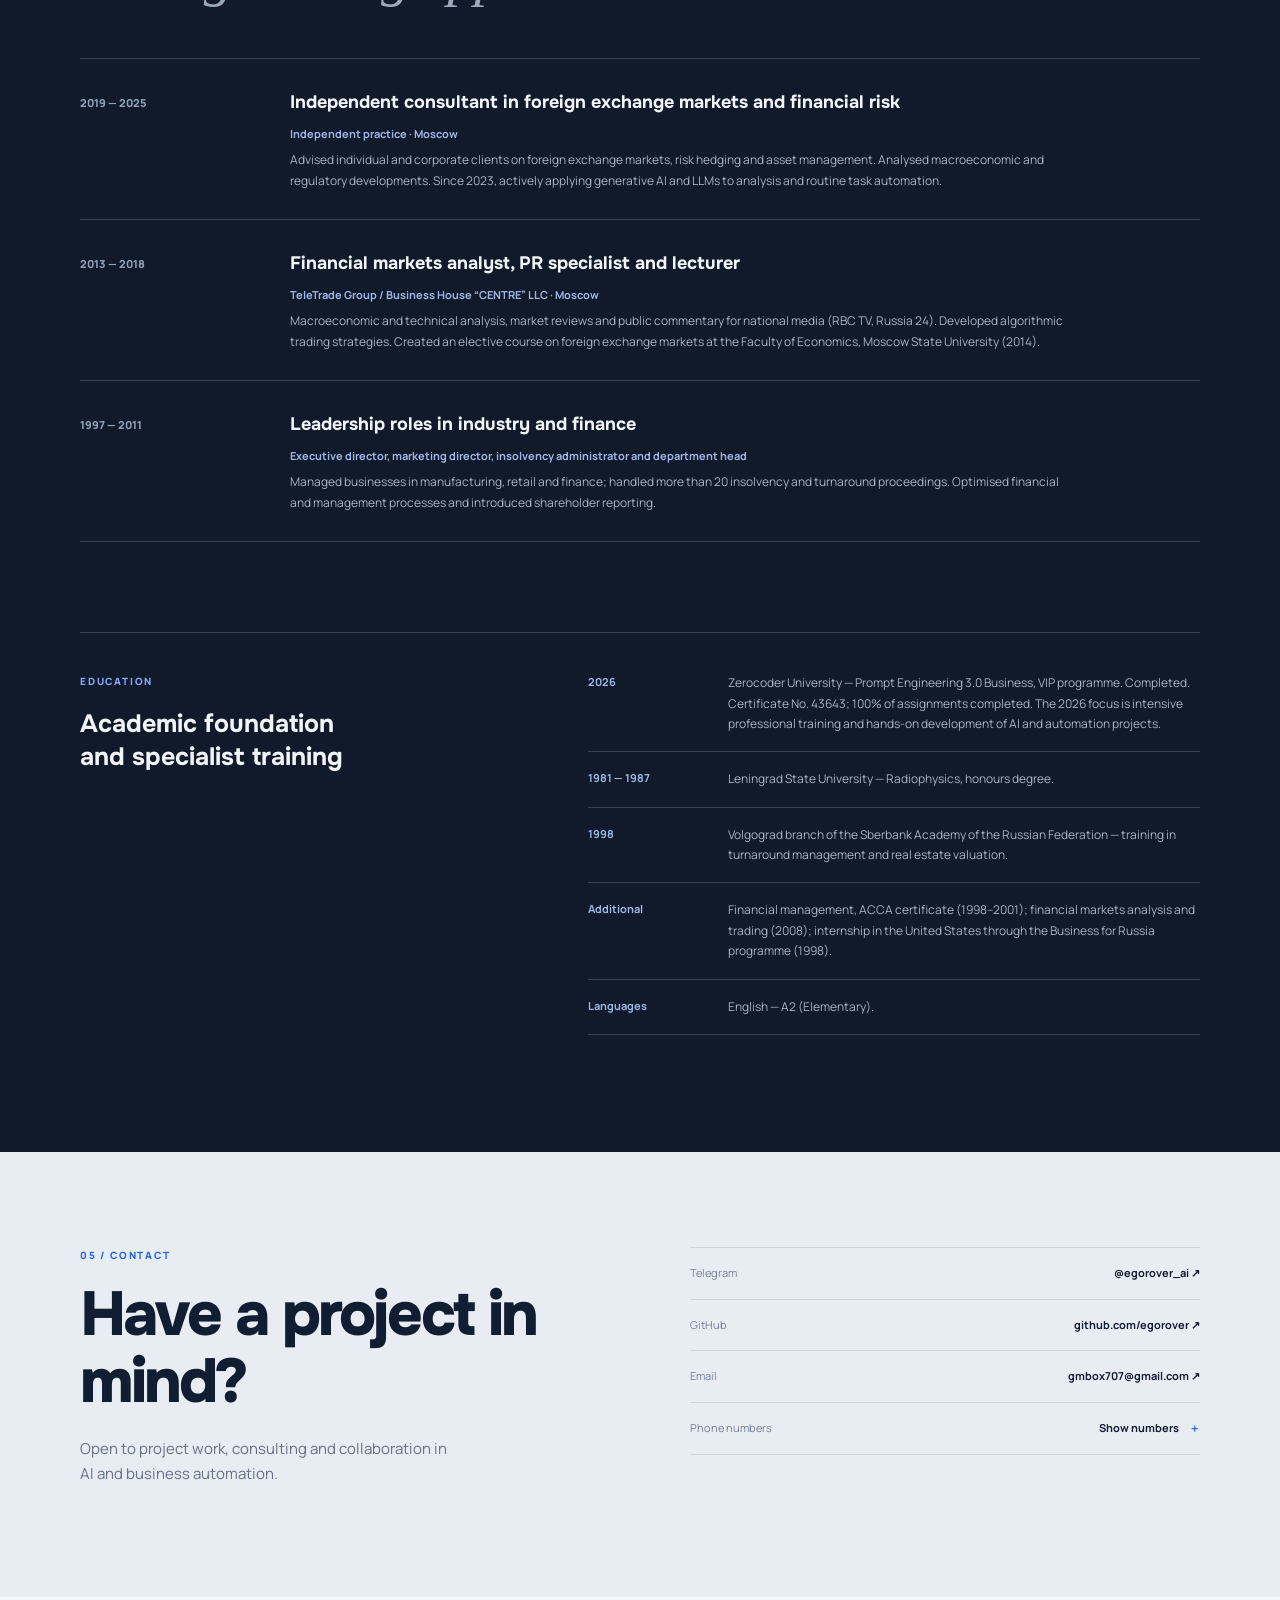
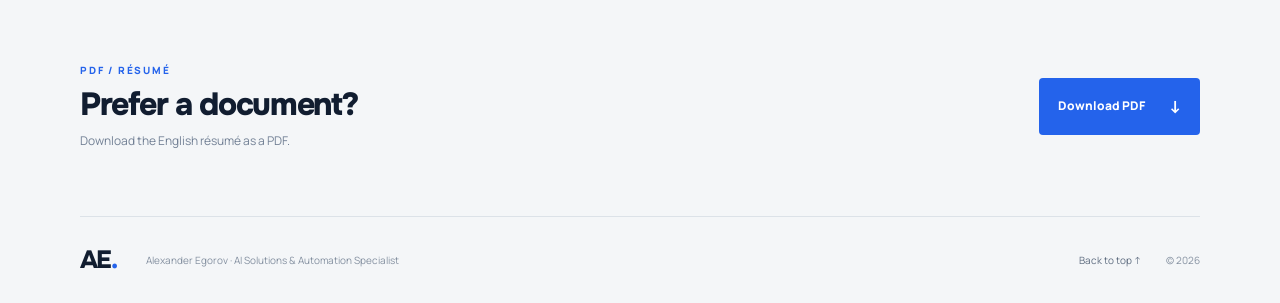
==== commit 33827faa: "Publish aligned RU and EN portfolio with English CV" ====
--- a/en/index.html
+++ b/en/index.html
@@ -4,16 +4,16 @@
   <meta charset="utf-8">
   <meta name="viewport" content="width=device-width, initial-scale=1">
   <meta name="theme-color" content="#101a2b">
-  <meta name="description" content="Alexander Egorov — AI Engineer, Prompt Engineer and AI solutions architect for business. LLM, RAG, Python and business process automation.">
+  <meta name="description" content="Alexander Egorov — AI Solutions &amp; Automation Specialist. Bridging Business Needs and AI Solutions through LLMs, RAG, Python and business process automation.">
   <meta property="og:type" content="website">
-  <meta property="og:title" content="Alexander Egorov — AI Engineer">
-  <meta property="og:description" content="AI engineering at the intersection of business, systems analysis and AI technologies. Projects, experience, skills and contacts.">
+  <meta property="og:title" content="Alexander Egorov — AI Solutions &amp; Automation Specialist">
+  <meta property="og:description" content="Bridging Business Needs and AI Solutions. Projects, experience, AI automation and system integration.">
   <meta property="og:image" content="https://egorover.github.io/assets/portrait.jpg">
   <link rel="canonical" href="https://egorover.github.io/en/">
   <link rel="alternate" hreflang="ru" href="https://egorover.github.io/">
   <link rel="alternate" hreflang="en" href="https://egorover.github.io/en/">
   <link rel="alternate" hreflang="x-default" href="https://egorover.github.io/">
-  <title>Alexander Egorov — AI Engineer</title>
+  <title>Alexander Egorov — AI Solutions &amp; Automation Specialist</title>
   <link rel="preconnect" href="https://fonts.googleapis.com">
   <link rel="preconnect" href="https://fonts.gstatic.com" crossorigin>
   <link href="https://fonts.googleapis.com/css2?family=Manrope:wght@400;500;600;700;800&family=Onest:wght@400;500;600;700;800&display=swap" rel="stylesheet">
@@ -26,19 +26,20 @@
       <a href="#about">About</a><a href="#projects">Projects</a><a href="#skills">Skills</a><a href="#experience">Experience</a><a href="#contacts">Contact</a>
     </nav>
     <a class="language-switch" href="/" lang="ru" aria-label="Русская версия">RU</a>
-    <a class="nav-cta" href="../resume.pdf" download>Download PDF <span aria-hidden="true">↓</span></a>
+    <a class="nav-cta" href="../resume-en.pdf" download>Download PDF <span aria-hidden="true">↓</span></a>
   </header>
 
   <main id="top">
     <section class="hero section-wrap">
       <div class="hero-copy">
-        <div class="eyebrow"><span class="status-dot"></span> Open to project work, consulting and AI architecture roles</div>
+        <div class="eyebrow"><span class="status-dot"></span> Open to project work, consulting, and AI automation and integration roles</div>
         <h1>Alexander<br><span>Egorov</span></h1>
-        <p class="hero-role">AI Engineer <i>/</i> Prompt Engineer <i>/</i><br class="desktop-break"> AI Solutions Architect for Business</p>
+        <p class="hero-role">AI SOLUTIONS &amp; AUTOMATION SPECIALIST</p>
+        <p class="hero-target-roles">AI Automation Engineer · AI Solutions / Integration Specialist</p>
         <p class="hero-intro">I bring together business expertise, systems analysis and hands-on AI development — from testing hypotheses to designing systems with quality controls and economic efficiency in mind.</p>
         <div class="hero-actions">
           <a class="button button-primary" href="#contacts">Get in touch <span>↗</span></a>
-          <a class="button button-ghost" href="../resume.pdf" download>Download résumé <span>↓</span></a>
+          <a class="button button-ghost" href="../resume-en.pdf" download>Download résumé <span>↓</span></a>
         </div>
         <div class="hero-meta"><span>Moscow · remote / hybrid</span><span class="meta-sep">•</span><a href="https://github.com/egorover" target="_blank" rel="noopener noreferrer">github.com/egorover ↗</a></div>
       </div>
@@ -60,10 +61,10 @@
     <section class="content-section section-wrap" id="about">
       <div class="section-heading"><span class="section-kicker">01 / PROFILE</span><h2>Business challenges.<br><em>Engineering solutions.</em></h2></div>
       <div class="about-grid">
-        <p class="about-lead">A specialist working at the intersection of business, systems analysis and artificial intelligence.</p>
+        <p class="about-lead">Bridging Business Needs and AI Solutions.</p>
         <div class="about-text">
-          <p>I combine a strong academic foundation (Leningrad State University, Faculty of Physics, honours degree) and over 20 years of experience in management, finance and turnaround consulting with hands-on LLM and RAG development skills.</p>
-          <p>I design AI solutions for business process automation, from rapid hypothesis testing (MVPs) to architectures built for reliability and growth. My work extends beyond prompts to modular systems, knowledge versioning, fault tolerance, automated quality evaluation and economic analysis.</p>
+          <p>I combine extensive business and financial management experience with hands-on development of AI applications and automation workflows. My current focus is AI automation, LLM integrations, Retrieval-Augmented Generation (RAG), and AI-assisted application development.</p>
+          <p>I take a practical, business-oriented approach to AI: understand the need, identify a workable solution, and validate it through implementation.</p>
           <div class="about-tags"><span>Systems thinking</span><span>Results-oriented</span><span>Unit economics and ROI</span></div>
         </div>
       </div>
@@ -86,9 +87,9 @@
 
           <article class="project-card">
             <div class="project-number">02</div><div class="project-main">
-              <div class="project-topline"><span class="project-type">AI ASSISTANT · WEB PLATFORM</span><span class="project-score">91 tests</span></div>
+              <div class="project-topline"><span class="project-type">AI ASSISTANT · WEB PLATFORM</span><span class="project-score">91 passed</span></div>
               <h3>EgoFAQ Assist <span class="plus">+</span> Ego-Promptfolio</h3><p class="project-subtitle">Support assistant and portfolio web platform</p>
-              <p>A monorepo containing two independent applications. FAQ Assist uses a controlled knowledge base, cites original sources, stores context in SQLite and supports monitoring. Its backend logic is covered by 91 passing automated tests. Promptfolio is a public showcase of case studies with a feedback form and admin panel.</p>
+              <p>The monorepo contains two separately structured applications: EgoFAQ Assist, a FastAPI service, and Ego Promptfolio, a Flask portfolio site. The visitor-facing `/faq` page sends questions through configurable `FAQ_API_URL` to `POST /chat`; the browser displays the answer and source references. The owner has manually verified this flow. The latest recorded automated FAQ Assist backend test result is 91 passed. On Render Free, SQLite conversation history and local filesystem data are not durable storage.</p>
               <div class="chips"><span>Python</span><span>FastAPI</span><span>FAISS</span><span>SQLite</span><span>Flask</span><span>SQLAlchemy</span></div>
               <div class="project-links"><a href="https://github.com/egorover/ego-faq-assist" target="_blank" rel="noopener noreferrer">Repository ↗</a><a href="https://ego-faq-assist.onrender.com" target="_blank" rel="noopener noreferrer">FAQ Assist demo ↗</a><a href="https://ego-promptfolio.onrender.com" target="_blank" rel="noopener noreferrer">Promptfolio demo ↗</a></div>
             </div>
@@ -106,20 +107,20 @@
 
           <article class="project-card">
             <div class="project-number">04</div><div class="project-main">
-              <div class="project-topline"><span class="project-type">PROMPT ENGINEERING · CI/CD</span><span class="project-score">132 tests</span></div>
+              <div class="project-topline"><span class="project-type">PROMPT ENGINEERING · CI/CD</span><span class="project-score">132 passed · 4 skipped</span></div>
               <h3>Ego Prompt Library</h3><p class="project-subtitle">Framework for managing prompt roles as code</p>
-              <p>A toolkit for developing, testing and versioning AI roles. Prompts are managed as code, with code review, versioning, deprecation, usage / latency / quality metrics and quality gates. Includes automated GitHub Actions checks and the Maturity Ladder model for prompt asset maturity.</p>
+              <p>A toolkit for developing, testing and versioning AI roles. Prompts are managed as code, with code review, versioning, deprecation, usage / latency / quality metrics and quality gates. Includes automated GitHub Actions checks and the Maturity Ladder model for prompt asset maturity. Project-documented metrics (not rerun for this page): 136 tests total, 132 passed, 4 skipped; 69.14% code coverage.</p>
               <div class="chips"><span>Python</span><span>Pydantic</span><span>GitHub Actions</span><span>CI/CD</span></div>
               <div class="project-links"><a href="https://github.com/egorover/ego-prompt-library" target="_blank" rel="noopener noreferrer">Repository ↗</a></div>
             </div>
           </article>
         </div>
-        <p class="project-footnote">Demo services run in sleep mode (cold start): the first request after a pause may take up to 60 seconds.</p>
+        <p class="project-footnote">FAQ Assist on Render Free may sleep after inactivity, delaying the next request with a cold start. SQLite conversation history and local filesystem data on Render Free are not durable storage.</p>
       </div>
     </section>
 
     <section class="content-section section-wrap" id="skills">
-      <div class="section-heading"><span class="section-kicker">03 / SKILLS</span><h2>Tools for<br><em>solving problems.</em></h2></div>
+      <div class="section-heading"><span class="section-kicker">03 / SKILLS</span><h2>Tools for<br><em>solving problems.</em></h2><p class="heading-note">Technologies used across projects; practical depth varies by tool.</p></div>
       <div class="skills-grid">
         <div class="skill-card"><span class="skill-index">A</span><h3>LLMs and prompt engineering</h3><p>System prompts, Structured Outputs, hallucination mitigation, fallback scenarios and API integrations.</p><div class="chips"><span>OpenAI</span><span>Anthropic</span><span>Yandex Cloud</span><span>OpenRouter</span><span>ProxyAPI</span></div></div>
         <div class="skill-card"><span class="skill-index">B</span><h3>RAG and data</h3><p>Retrieval-Augmented Generation, chunking strategies, knowledge base versioning and quality evaluation.</p><div class="chips"><span>ChromaDB</span><span>Weaviate</span><span>FAISS</span><span>Evaluation</span></div></div>
@@ -139,10 +140,11 @@
         <div class="education">
           <div><span class="section-kicker">EDUCATION</span><h3>Academic foundation<br>and specialist training</h3></div>
           <div class="education-list">
-            <div><b>2026</b><p>Zerocoder University — Prompt Engineering 3.0 Business, VIP programme. Completed. Certificate No. 43643; 100% of assignments completed.</p></div>
+            <div><b>2026</b><p>Zerocoder University — Prompt Engineering 3.0 Business, VIP programme. Completed. Certificate No. 43643; 100% of assignments completed. The 2026 focus is intensive professional training and hands-on development of AI and automation projects.</p></div>
             <div><b>1981 — 1987</b><p>Leningrad State University — Radiophysics, honours degree.</p></div>
             <div><b>1998</b><p>Volgograd branch of the Sberbank Academy of the Russian Federation — training in turnaround management and real estate valuation.</p></div>
             <div><b>Additional</b><p>Financial management, ACCA certificate (1998–2001); financial markets analysis and trading (2008); internship in the United States through the Business for Russia programme (1998).</p></div>
+            <div><b>Languages</b><p>English — A2 (Elementary).</p></div>
           </div>
         </div>
       </div>
@@ -155,18 +157,17 @@
           <a href="https://t.me/egorover_ai" target="_blank" rel="noopener noreferrer"><span>Telegram</span><b>@egorover_ai ↗</b></a>
           <a href="https://github.com/egorover" target="_blank" rel="noopener noreferrer"><span>GitHub</span><b>github.com/egorover ↗</b></a>
           <a href="mailto:gmbox707@gmail.com"><span>Email</span><b>gmbox707@gmail.com ↗</b></a>
-          <a href="mailto:yabox707@yandex.ru"><span>Additional email</span><b>yabox707@yandex.ru ↗</b></a>
           <details class="phone-details"><summary><span>Phone numbers</span><b>Show numbers <i>＋</i></b></summary><div class="phone-numbers"><a href="tel:+79259890223">+7 (925) 989-0223</a><a href="tel:+79269890223">+7 (926) 989-0223</a></div></details>
         </div>
       </div>
     </section>
 
     <section class="download-band section-wrap">
-      <div><span class="section-kicker">PDF / RÉSUMÉ</span><h2>Prefer a document?</h2><p>The original Russian résumé is available as a PDF.</p></div>
-      <a class="button button-primary" href="../resume.pdf" download>Download PDF <span>↓</span></a>
+      <div><span class="section-kicker">PDF / RÉSUMÉ</span><h2>Prefer a document?</h2><p>Download the English résumé as a PDF.</p></div>
+      <a class="button button-primary" href="../resume-en.pdf" download>Download PDF <span>↓</span></a>
     </section>
   </main>
 
-  <footer class="footer section-wrap"><a class="brand" href="#top">AE<span>.</span></a><span>Alexander Egorov · AI Engineer</span><a href="#top">Back to top ↑</a><small>© 2026</small></footer>
+  <footer class="footer section-wrap"><a class="brand" href="#top">AE<span>.</span></a><span>Alexander Egorov · AI Solutions &amp; Automation Specialist</span><a href="#top">Back to top ↑</a><small>© 2026</small></footer>
 </body>
 </html>
